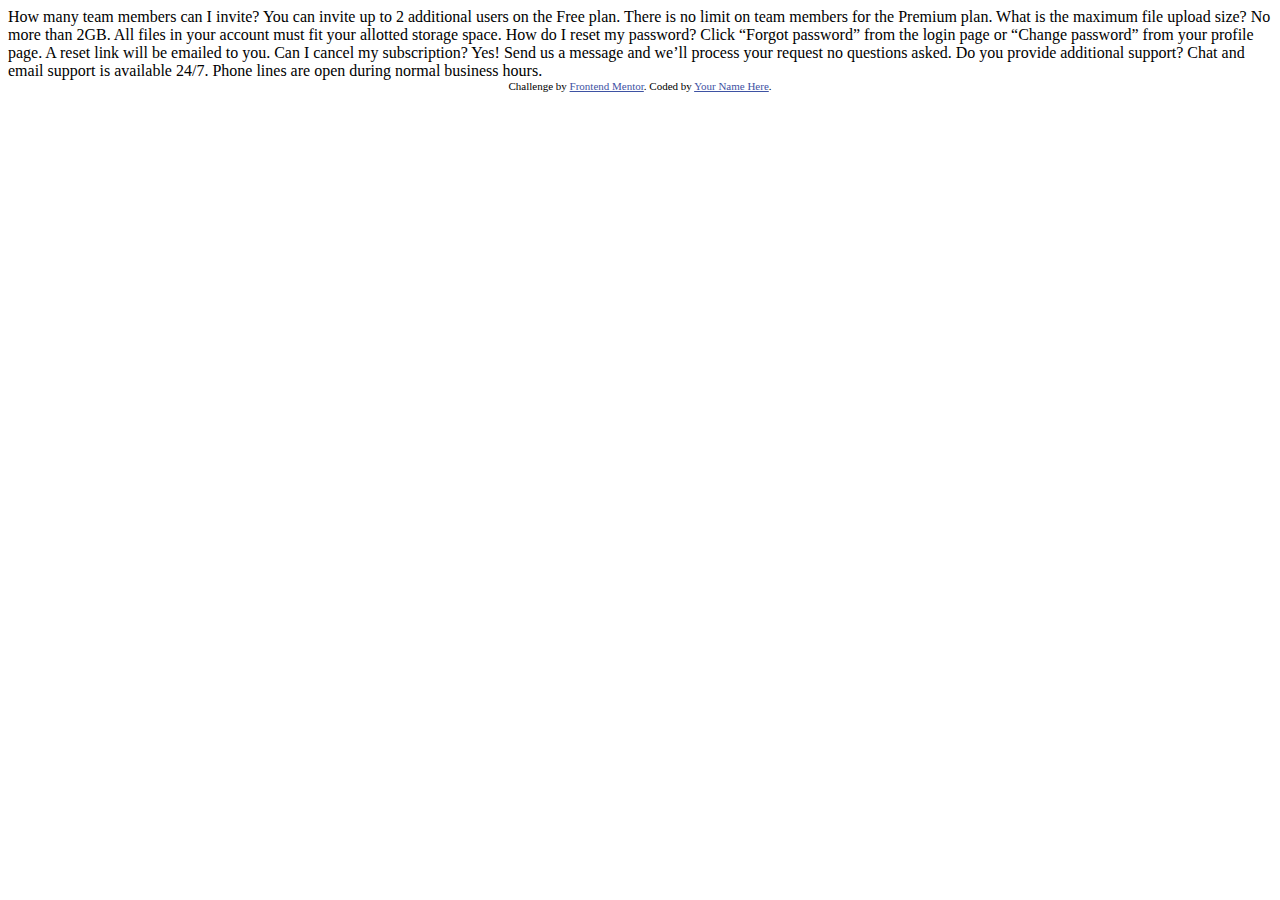
==== faq-accordion-card-main/index.html @ b78a7e5f "add starter files faq accoridion" ====
<!DOCTYPE html>
<html lang="en">
<head>
  <meta charset="UTF-8">
  <meta name="viewport" content="width=device-width, initial-scale=1.0"> <!-- displays site properly based on user's device -->

  <link rel="icon" type="image/png" sizes="32x32" href="./images/favicon-32x32.png">
  
  <title>Frontend Mentor | FAQ Accordion Card</title>

  <!-- Feel free to remove these styles or customise in your own stylesheet 👍 -->
  <style>
    .attribution { font-size: 11px; text-align: center; }
    .attribution a { color: hsl(228, 45%, 44%); }
  </style>
</head>
<body>
  How many team members can I invite?
  You can invite up to 2 additional users on the Free plan. There is no limit on 
  team members for the Premium plan.

  What is the maximum file upload size?
  No more than 2GB. All files in your account must fit your allotted storage space.

  How do I reset my password?
  Click “Forgot password” from the login page or “Change password” from your profile page.
  A reset link will be emailed to you.

  Can I cancel my subscription?
  Yes! Send us a message and we’ll process your request no questions asked.

  Do you provide additional support?
  Chat and email support is available 24/7. Phone lines are open during normal business hours.

  <div class="attribution">
    Challenge by <a href="https://www.frontendmentor.io?ref=challenge" target="_blank">Frontend Mentor</a>. 
    Coded by <a href="#">Your Name Here</a>.
  </div>
</body>
</html>
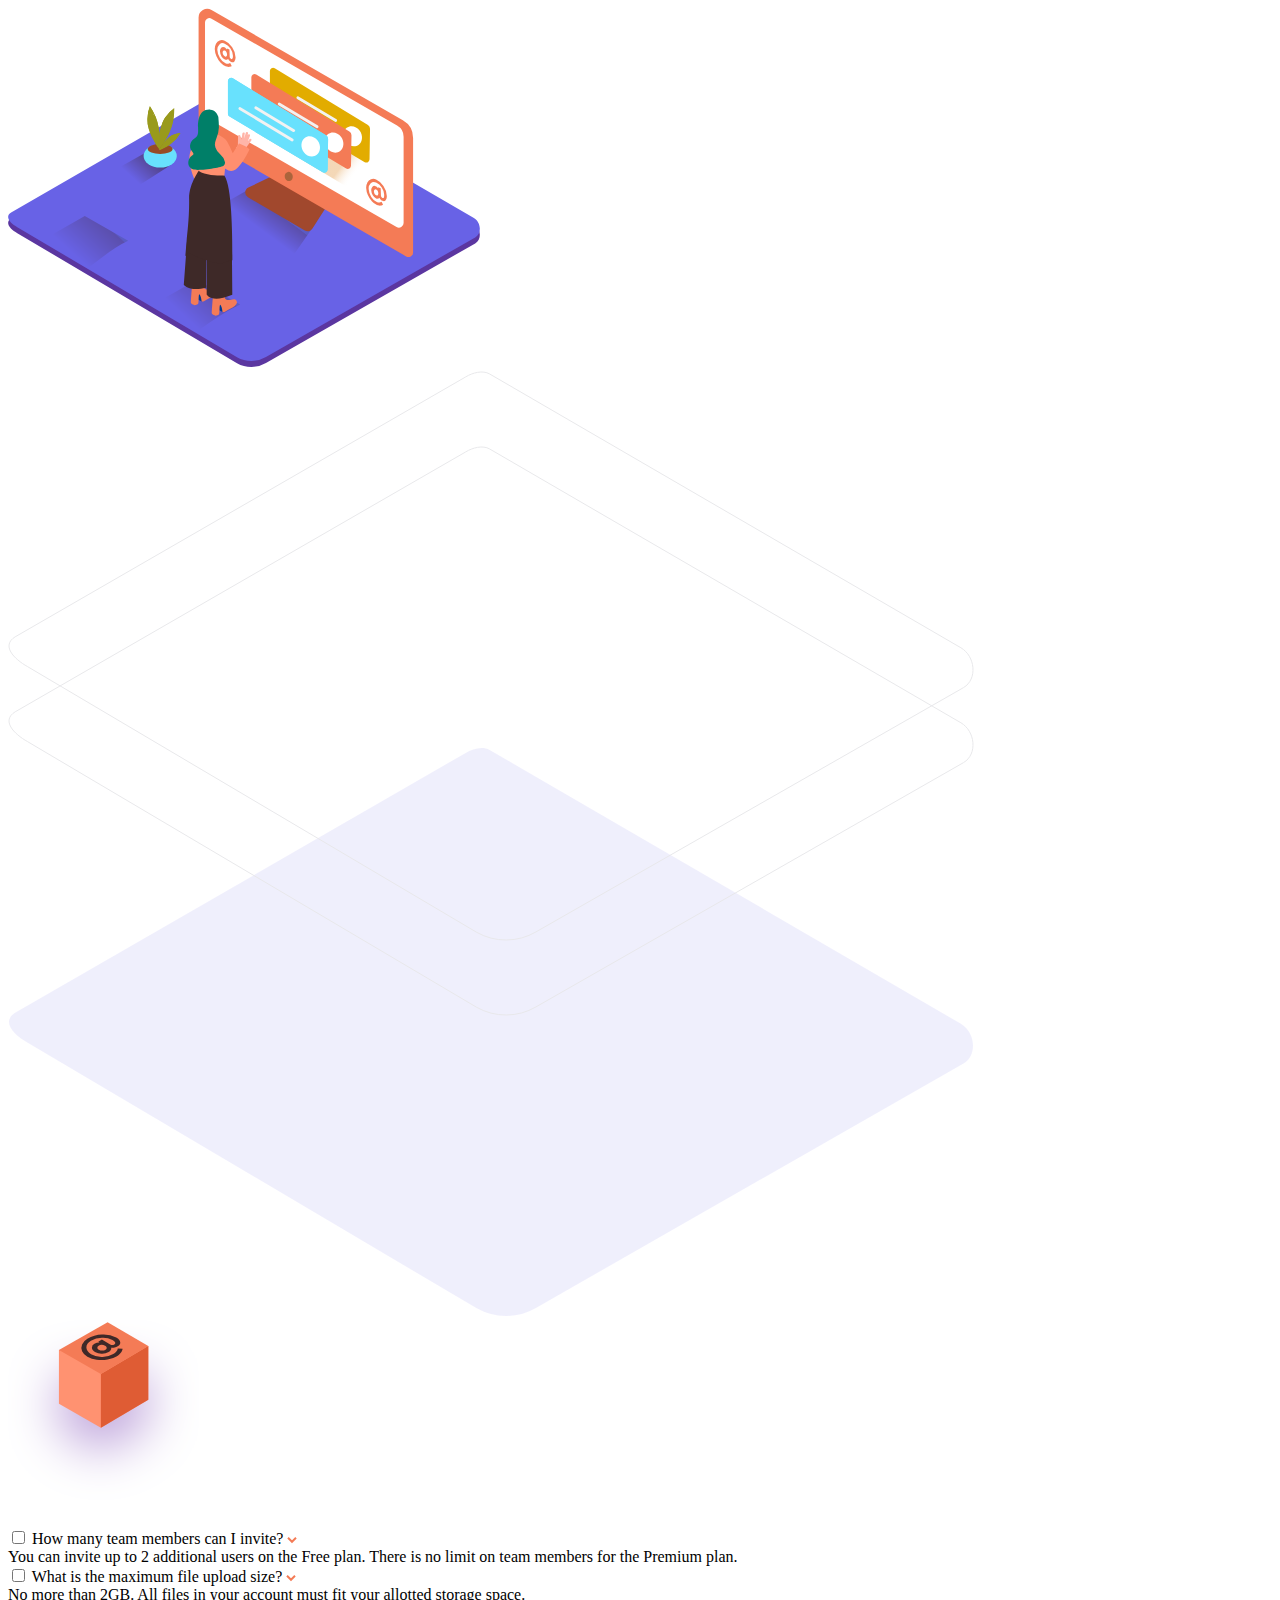
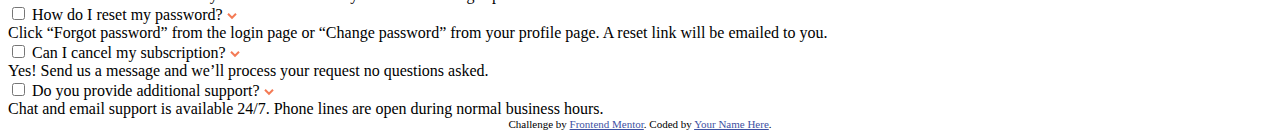
==== commit 4b22d47d: "components structured" ====
--- a/faq-accordion-card-main/index.html
+++ b/faq-accordion-card-main/index.html
@@ -5,6 +5,7 @@
   <meta name="viewport" content="width=device-width, initial-scale=1.0"> <!-- displays site properly based on user's device -->
 
   <link rel="icon" type="image/png" sizes="32x32" href="./images/favicon-32x32.png">
+  <link rel="stylesheet" href="style.css">
   
   <title>Frontend Mentor | FAQ Accordion Card</title>
 
@@ -15,7 +16,92 @@
   </style>
 </head>
 <body>
-  How many team members can I invite?
+  <main class="container">
+    <div class="container-image">
+      <div class="image-inner">
+        <picture class="image-illustration">
+          <source srcset="images/illustration-woman-online-desktop.svg" media="(min-width:768px)">
+           <img src="images/illustration-woman-online-mobile.svg" alt="illustration"> 
+        </picture>
+        <picture class="image-background">
+          <source srcset="images/bg-pattern-desktop.svg" media="(min-width:768px)">
+          <img src="images/bg-pattern-mobile.svg" alt="background"> 
+        </picture>
+      </div>
+      <div class="image-outer">
+        <img src="images/illustration-box-desktop.svg" alt="box-image">
+      </div>
+    </div>
+    <div class="container-faq">
+      <h2 class="faq-heading"></h2>
+      <div class="faq-content">
+        <div class="faq-1">
+          <div class="question">
+            <input type="checkbox" id="ques-one">
+            <label for="ques-one">How many team members can I invite?</label>
+            <span class="arrow">
+              <img src="images/icon-arrow-down.svg" alt="arrow">
+            </span>
+          </div>
+          <div class="answer">
+            You can invite up to 2 additional users on the Free plan. There is no limit on 
+            team members for the Premium plan.
+          </div>
+        </div>
+        <div class="faq-2">
+          <div class="question">
+            <input type="checkbox" id="ques-two">
+            <label for="ques-two">What is the maximum file upload size?
+              <span class="arrow">
+              <img src="images/icon-arrow-down.svg" alt="arrow">
+            </span>
+          </div>
+          <div class="answer">
+            No more than 2GB. All files in your account must fit your allotted storage space.
+
+          </div>
+        </div>
+        <div class="faq-3">
+          <div class="question">
+            <input type="checkbox" id="ques-three">
+            <label for="ques-three">How do I reset my password?
+              <span class="arrow">
+              <img src="images/icon-arrow-down.svg" alt="arrow">
+            </span>
+          </div>
+          <div class="answer">
+            Click “Forgot password” from the login page or “Change password” from your profile page.
+            A reset link will be emailed to you.
+          </div>
+        </div>
+        <div class="faq-4">
+          <div class="question">
+            <input type="checkbox" id="ques-four">
+            <label for="ques-four">Can I cancel my subscription?
+              <span class="arrow">
+              <img src="images/icon-arrow-down.svg" alt="arrow">
+            </span>
+          </div>
+          <div class="answer">
+            Yes! Send us a message and we’ll process your request no questions asked.
+          </div>
+        </div>
+        <div class="faq-5">
+          <div class="question">
+            <input type="checkbox" id="ques-five">
+            <label for="ques-five">Do you provide additional support?
+              <span class="arrow">
+              <img src="images/icon-arrow-down.svg" alt="arrow">
+            </span>
+          </div>
+          <div class="answer">
+            Chat and email support is available 24/7. Phone lines are open during normal business hours.
+          </div>
+        </div>
+      </div>
+    </div>
+  </main>
+  <!-- How many team members can I invite?
   You can invite up to 2 additional users on the Free plan. There is no limit on 
   team members for the Premium plan.
 
@@ -30,11 +116,12 @@
   Yes! Send us a message and we’ll process your request no questions asked.
 
   Do you provide additional support?
-  Chat and email support is available 24/7. Phone lines are open during normal business hours.
+  Chat and email support is available 24/7. Phone lines are open during normal business hours. -->
 
   <div class="attribution">
     Challenge by <a href="https://www.frontendmentor.io?ref=challenge" target="_blank">Frontend Mentor</a>. 
     Coded by <a href="#">Your Name Here</a>.
   </div>
+  <script src="script.js"></script>
 </body>
 </html>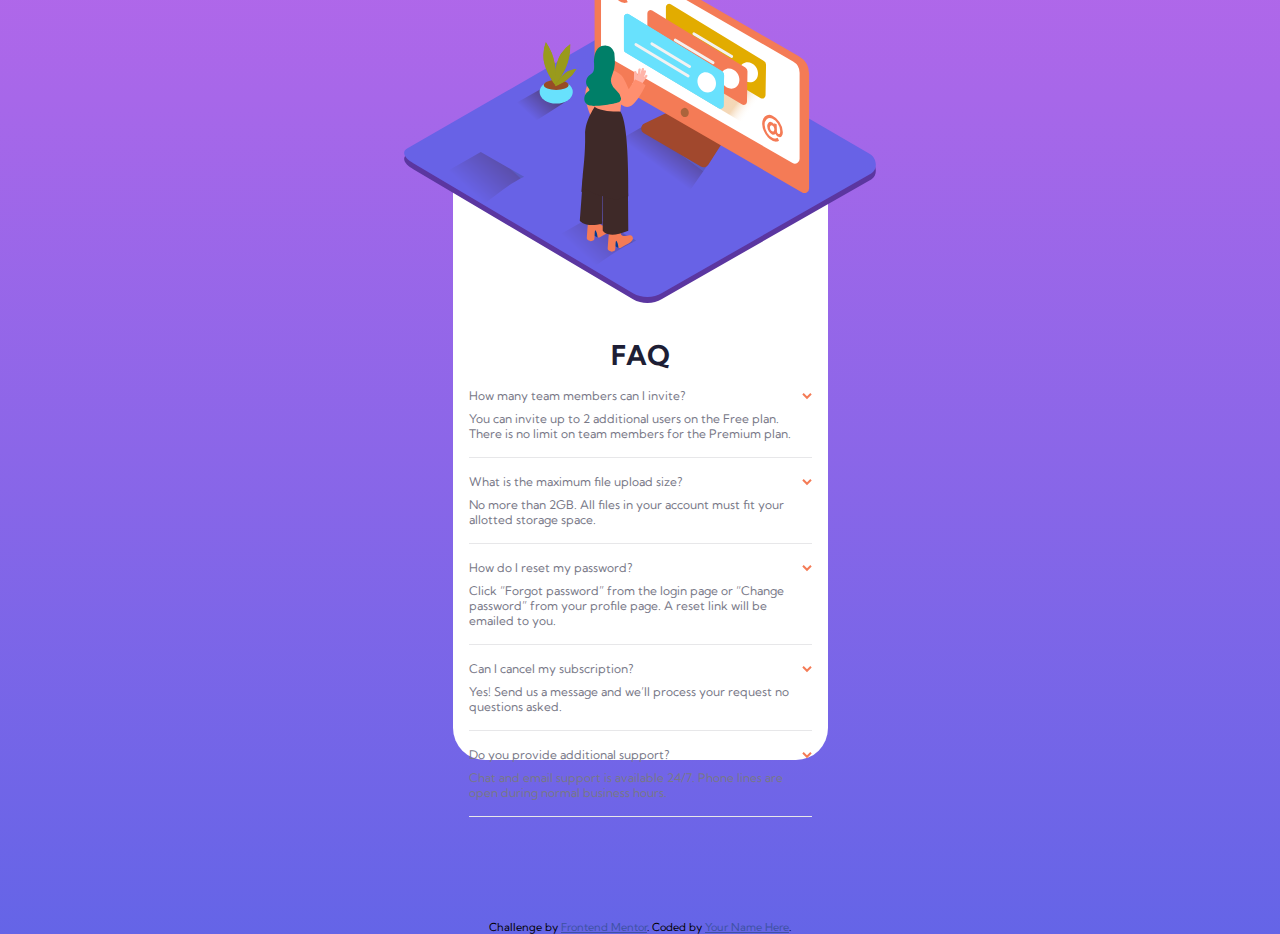
==== commit e2e9b72f: "style done" ====
--- a/faq-accordion-card-main/index.html
+++ b/faq-accordion-card-main/index.html
@@ -23,19 +23,15 @@
           <source srcset="images/illustration-woman-online-desktop.svg" media="(min-width:768px)">
            <img src="images/illustration-woman-online-mobile.svg" alt="illustration"> 
         </picture>
-        <picture class="image-background">
-          <source srcset="images/bg-pattern-desktop.svg" media="(min-width:768px)">
-          <img src="images/bg-pattern-mobile.svg" alt="background"> 
-        </picture>
       </div>
       <div class="image-outer">
         <img src="images/illustration-box-desktop.svg" alt="box-image">
       </div>
     </div>
     <div class="container-faq">
-      <h2 class="faq-heading"></h2>
+      <h2 class="faq-heading">FAQ</h2>
       <div class="faq-content">
-        <div class="faq-1">
+        <div class=" faq faq-1">
           <div class="question">
             <input type="checkbox" id="ques-one">
             <label for="ques-one">How many team members can I invite?</label>
@@ -48,7 +44,7 @@
             team members for the Premium plan.
           </div>
         </div>
-        <div class="faq-2">
+        <div class="faq faq-2">
           <div class="question">
             <input type="checkbox" id="ques-two">
             <label for="ques-two">What is the maximum file upload size?
@@ -61,7 +57,7 @@
 
           </div>
         </div>
-        <div class="faq-3">
+        <div class="faq faq-3">
           <div class="question">
             <input type="checkbox" id="ques-three">
             <label for="ques-three">How do I reset my password?
@@ -74,7 +70,7 @@
             A reset link will be emailed to you.
           </div>
         </div>
-        <div class="faq-4">
+        <div class="faq faq-4">
           <div class="question">
             <input type="checkbox" id="ques-four">
             <label for="ques-four">Can I cancel my subscription?
@@ -86,7 +82,7 @@
             Yes! Send us a message and we’ll process your request no questions asked.
           </div>
         </div>
-        <div class="faq-5">
+        <div class="faq faq-5">
           <div class="question">
             <input type="checkbox" id="ques-five">
             <label for="ques-five">Do you provide additional support?
--- a/faq-accordion-card-main/style.css
+++ b/faq-accordion-card-main/style.css
@@ -0,0 +1,86 @@
+@import url('https://fonts.googleapis.com/css2?family=Kumbh+Sans:wght@400;700&display=swap');
+
+:root{
+    /* colors primary text */
+    --very-dark-desaturated-blue: hsl(238, 29%, 16%);
+    --soft-red: hsl(14, 88%, 65%);
+
+    /* colors neutral text */
+    --very-dark-grayish-blue: hsl(237, 12%, 33%);
+    --dark-grayish-blue: hsl(240, 6%, 50%);
+
+    /* color Dividers */
+    --light-grayish-blue: hsl(240, 5%, 91%);
+
+}
+
+*{
+    margin: 0;
+    padding: 0;
+    box-sizing: border-box;
+}
+
+body{
+    font-family: 'Kumbh Sans', sans-serif;
+    font-size: 12px;
+    background:linear-gradient( hsl(273, 75%, 66%), hsl(240, 73%, 65%));
+}
+.container{
+    background-color: white;
+    display: flex;
+    justify-content: center;
+    flex-direction: column;
+    width: 375px;
+    height: 600px;
+    margin: 10rem auto;
+    border-radius: 2rem;
+    background-image: url(images/bg-pattern-mobile.svg);
+    background-repeat: no-repeat;
+    background-position: 60% -1%}
+.container-image{
+    display: flex;
+    justify-content: center;
+}
+.image-inner{
+    margin-top: -10rem;
+}
+.image-outer{
+   display: none;
+}
+.container-faq{
+    display: flex;
+    flex-direction: column;
+    align-items: center;
+    padding-top: 2rem;
+}
+.faq-heading{
+   font-size: 1.7rem;
+   color: var(--very-dark-desaturated-blue);
+}
+.faq-content{
+    display: flex;
+    flex-direction: column;
+    justify-content: center;
+    padding: 0 1rem;
+}
+.faq{
+    border-bottom: 1px solid var(--light-grayish-blue);
+    padding:2rem auto;
+}
+.question{
+    color: var(--dark-grayish-blue);
+    padding: 1rem 0 0.5rem 0;
+}
+input{
+    display: none;
+}
+.arrow{
+    float:right
+}
+.answer{
+    color: var(--dark-grayish-blue);
+    padding-bottom:1rem;
+}
+.question:hover{
+    color: var(--soft-red);
+}
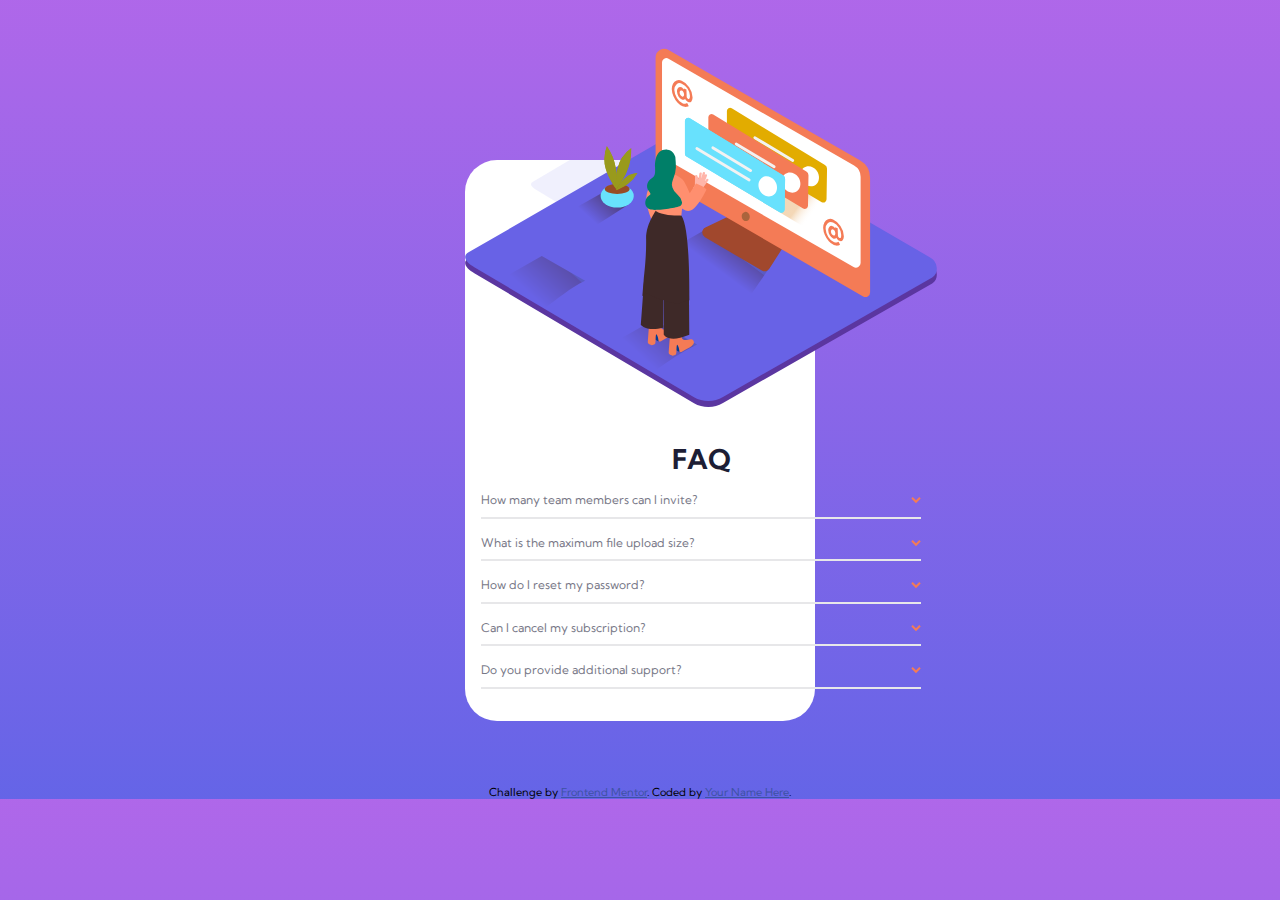
==== commit 7a74ca10: "style mobile version" ====
--- a/faq-accordion-card-main/index.html
+++ b/faq-accordion-card-main/index.html
@@ -31,68 +31,73 @@
     <div class="container-faq">
       <h2 class="faq-heading">FAQ</h2>
       <div class="faq-content">
-        <div class=" faq faq-1">
+        <div class="faq faq-1">
           <div class="question">
             <input type="checkbox" id="ques-one">
             <label for="ques-one">How many team members can I invite?</label>
             <span class="arrow">
               <img src="images/icon-arrow-down.svg" alt="arrow">
             </span>
+            <div class="answer">
+              You can invite up to 2 additional users on the Free plan. There is no limit on 
+              team members for the Premium plan.
+            </div>
           </div>
-          <div class="answer">
-            You can invite up to 2 additional users on the Free plan. There is no limit on 
-            team members for the Premium plan.
-          </div>
+          
         </div>
         <div class="faq faq-2">
           <div class="question">
             <input type="checkbox" id="ques-two">
-            <label for="ques-two">What is the maximum file upload size?
+            <label for="ques-two">What is the maximum file upload size?</label>
               <span class="arrow">
               <img src="images/icon-arrow-down.svg" alt="arrow">
             </span>
+            <div class="answer">
+              No more than 2GB. All files in your account must fit your allotted storage space.
+  
+            </div>
           </div>
-          <div class="answer">
-            No more than 2GB. All files in your account must fit your allotted storage space.
-
-          </div>
+          
         </div>
         <div class="faq faq-3">
           <div class="question">
             <input type="checkbox" id="ques-three">
-            <label for="ques-three">How do I reset my password?
+            <label for="ques-three">How do I reset my password?</label>
               <span class="arrow">
               <img src="images/icon-arrow-down.svg" alt="arrow">
             </span>
+            <div class="answer">
+              Click “Forgot password” from the login page or “Change password” from your profile page.
+              A reset link will be emailed to you.
+            </div>
           </div>
-          <div class="answer">
-            Click “Forgot password” from the login page or “Change password” from your profile page.
-            A reset link will be emailed to you.
-          </div>
+          
         </div>
         <div class="faq faq-4">
           <div class="question">
             <input type="checkbox" id="ques-four">
-            <label for="ques-four">Can I cancel my subscription?
+            <label for="ques-four">Can I cancel my subscription?</label>
               <span class="arrow">
               <img src="images/icon-arrow-down.svg" alt="arrow">
             </span>
+            <div class="answer">
+              Yes! Send us a message and we’ll process your request no questions asked.
+            </div>
           </div>
-          <div class="answer">
-            Yes! Send us a message and we’ll process your request no questions asked.
-          </div>
+          
         </div>
         <div class="faq faq-5">
           <div class="question">
             <input type="checkbox" id="ques-five">
-            <label for="ques-five">Do you provide additional support?
+            <label for="ques-five">Do you provide additional support?</label>
               <span class="arrow">
               <img src="images/icon-arrow-down.svg" alt="arrow">
             </span>
+            <div class="answer">
+              Chat and email support is available 24/7. Phone lines are open during normal business hours.
+            </div>
           </div>
-          <div class="answer">
-            Chat and email support is available 24/7. Phone lines are open during normal business hours.
-          </div>
+          
         </div>
       </div>
     </div>
--- a/faq-accordion-card-main/style.css
+++ b/faq-accordion-card-main/style.css
@@ -24,63 +24,81 @@
     font-family: 'Kumbh Sans', sans-serif;
     font-size: 12px;
     background:linear-gradient( hsl(273, 75%, 66%), hsl(240, 73%, 65%));
+    display: flex;
+    flex-direction: column;
+    justify-content: center;
+    align-items: center;
 }
 .container{
     background-color: white;
-    display: flex;
-    justify-content: center;
-    flex-direction: column;
-    width: 375px;
-    height: 600px;
-    margin: 10rem auto;
+    display: grid;
+    grid-template-columns: repeat(1.1fr);
+    width: 350px;
     border-radius: 2rem;
+    margin:10rem auto 4rem;
     background-image: url(images/bg-pattern-mobile.svg);
     background-repeat: no-repeat;
     background-position: 60% -1%}
+
 .container-image{
-    display: flex;
-    justify-content: center;
-}
-.image-inner{
-    margin-top: -10rem;
+    margin: 0 auto;
+    padding: 0;  
+    margin-top: -7rem;
 }
 .image-outer{
    display: none;
 }
 .container-faq{
-    display: flex;
-    flex-direction: column;
-    align-items: center;
     padding-top: 2rem;
 }
 .faq-heading{
    font-size: 1.7rem;
    color: var(--very-dark-desaturated-blue);
+   text-align: center;
 }
 .faq-content{
-    display: flex;
-    flex-direction: column;
-    justify-content: center;
     padding: 0 1rem;
+    margin-bottom: 2rem;
 }
 .faq{
-    border-bottom: 1px solid var(--light-grayish-blue);
-    padding:2rem auto;
+    border-bottom: 2px solid var(--light-grayish-blue);
+    margin-top:1rem;
+    /* border: 1px solid red; */
 }
 .question{
+    padding-bottom: 0.6rem;
+}
+label{
     color: var(--dark-grayish-blue);
-    padding: 1rem 0 0.5rem 0;
+    transition: 0.3s;   
 }
 input{
     display: none;
 }
 .arrow{
-    float:right
+    float:right;
+    transition:0.5s;
 }
 .answer{
     color: var(--dark-grayish-blue);
-    padding-bottom:1rem;
+    height: 0;
+    opacity: 0;
+    overflow: hidden;
+    transition: all 0.5s;
 }
-.question:hover{
+label:hover{
     color: var(--soft-red);
 }
+input:checked ~ .arrow{
+    transform: rotate(180deg);
+}
+input:checked ~ .answer{
+    height: 40px;
+    opacity: 1;  
+    overflow: visible;
+    margin-top: 1rem;
+}
+input:checked ~ label{
+    color: var(--very-dark-grayish-blue);
+    font-weight: 700;
+}
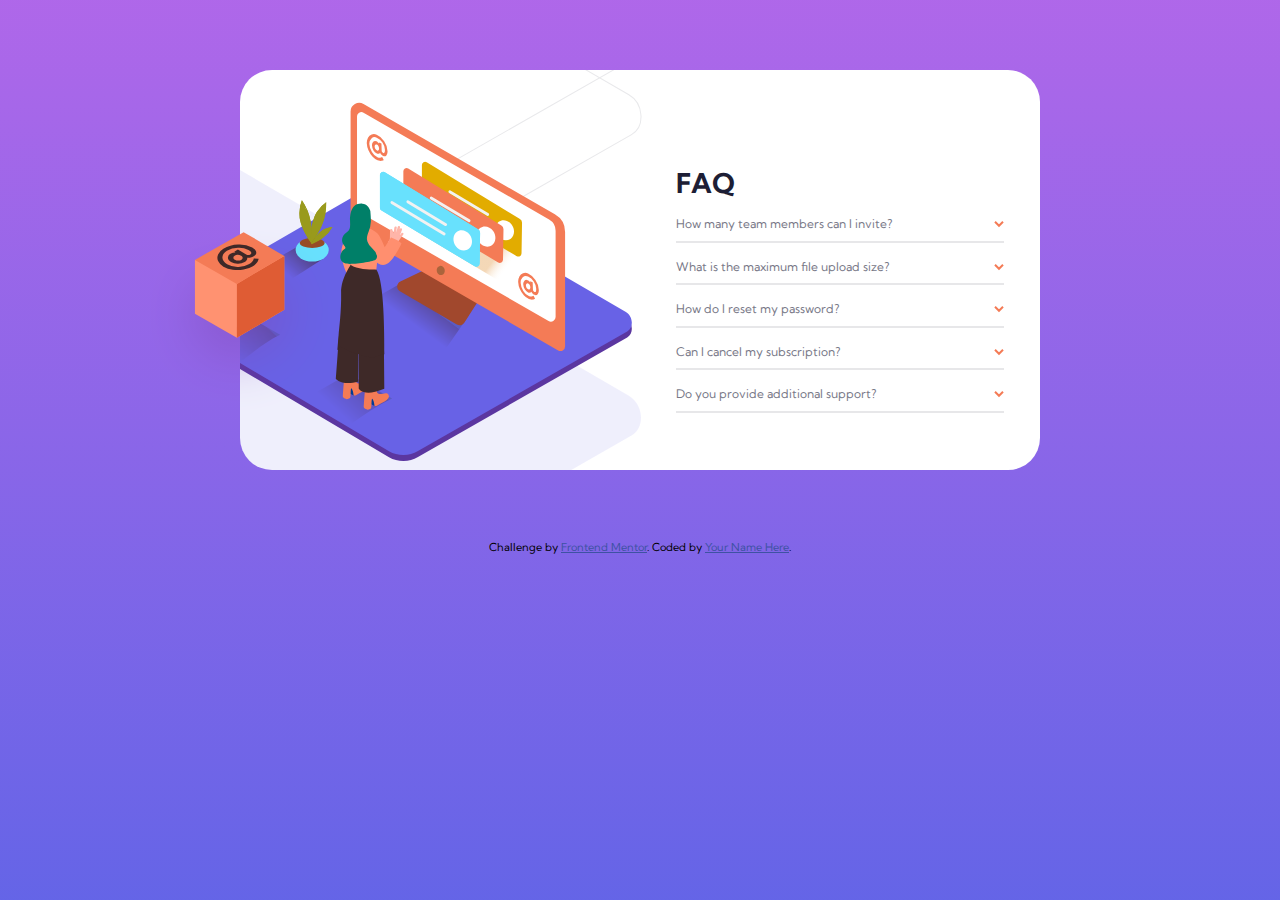
==== commit 0d00386b: "style desktop" ====
--- a/faq-accordion-card-main/index.html
+++ b/faq-accordion-card-main/index.html
@@ -18,16 +18,17 @@
 <body>
   <main class="container">
     <div class="container-image">
-      <div class="image-inner">
-        <picture class="image-illustration">
-          <source srcset="images/illustration-woman-online-desktop.svg" media="(min-width:768px)">
-           <img src="images/illustration-woman-online-mobile.svg" alt="illustration"> 
-        </picture>
-      </div>
+        <div class="image-inner">
+          <picture>
+            <source media="(max-width: 375px)" srcset="images/illustration-woman-online-mobile.svg">
+            <source media="(min-width: 1024px)" srcset="images/illustration-woman-online-desktop.svg">
+            <img src="images/illustration-woman-online-mobile.svg" alt="illustration">
+          </picture>
+        </div>
+    </div>
       <div class="image-outer">
         <img src="images/illustration-box-desktop.svg" alt="box-image">
       </div>
-    </div>
     <div class="container-faq">
       <h2 class="faq-heading">FAQ</h2>
       <div class="faq-content">
--- a/faq-accordion-card-main/style.css
+++ b/faq-accordion-card-main/style.css
@@ -24,6 +24,8 @@
     font-family: 'Kumbh Sans', sans-serif;
     font-size: 12px;
     background:linear-gradient( hsl(273, 75%, 66%), hsl(240, 73%, 65%));
+    background-attachment: fixed;
+
     display: flex;
     flex-direction: column;
     justify-content: center;
@@ -32,24 +34,25 @@
 .container{
     background-color: white;
     display: grid;
-    grid-template-columns: repeat(1.1fr);
-    width: 350px;
+    grid-template-columns: repeat(1,1fr);
+    max-width: 350px;
     border-radius: 2rem;
     margin:10rem auto 4rem;
     background-image: url(images/bg-pattern-mobile.svg);
     background-repeat: no-repeat;
     background-position: 60% -1%}
 
-.container-image{
-    margin: 0 auto;
-    padding: 0;  
+.image-inner{ 
     margin-top: -7rem;
+    text-align: center;
 }
+
 .image-outer{
    display: none;
 }
 .container-faq{
-    padding-top: 2rem;
+    padding:20px;
+    padding-top: 2rem;  
 }
 .faq-heading{
    font-size: 1.7rem;
@@ -67,6 +70,8 @@
 }
 .question{
     padding-bottom: 0.6rem;
+    width: 100%;
+    text-align: left;
 }
 label{
     color: var(--dark-grayish-blue);
@@ -102,3 +107,39 @@
     color: var(--very-dark-grayish-blue);
     font-weight: 700;
 }
+@media only screen and (min-width:1024px){
+    
+    .container{
+        grid-template-columns: repeat(2,1fr);
+        max-width: 800px;
+        margin: 70px auto;
+        background-image: url(images/bg-pattern-desktop.svg);
+    background-position:  340% 60%;
+    position: relative;
+    }
+    .container-image{
+        overflow: hidden;
+        position: relative;
+        height: 400px;
+    } 
+    .container-image .image-inner{
+        position: absolute;
+        margin-left: -5rem;
+        top:9rem;
+        
+    }
+    .image-outer{
+        position: absolute;;
+        display: inline;
+        top:10rem;
+        left:-6rem;
+    }
+    .faq-heading{
+        text-align: left;
+        padding-left: 1rem;
+     }
+     
+.container-faq{
+    padding-top: 6rem;  
+}
+    }
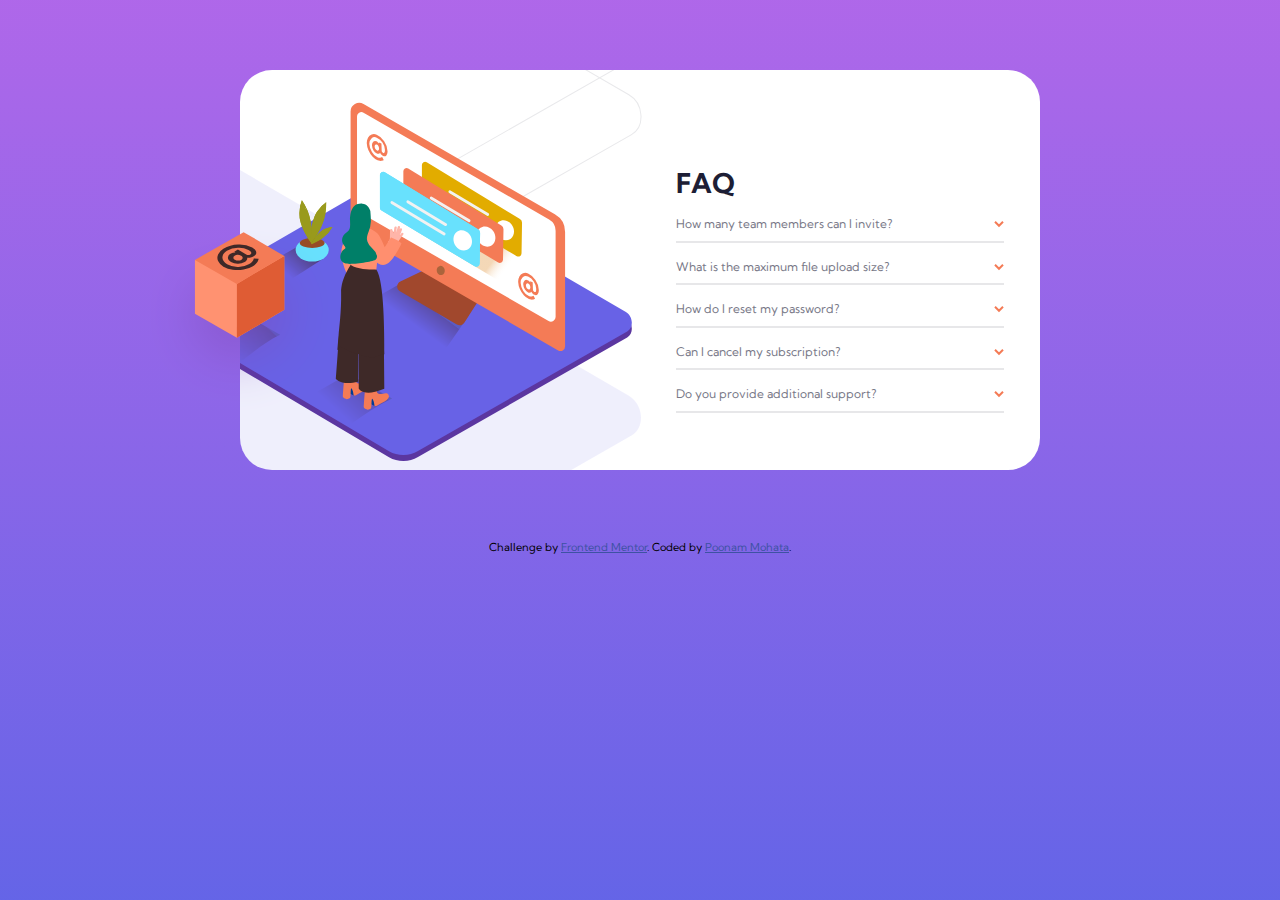
==== commit ee66d2db: "add name" ====
--- a/faq-accordion-card-main/index.html
+++ b/faq-accordion-card-main/index.html
@@ -103,26 +103,10 @@
       </div>
     </div>
   </main>
-  <!-- How many team members can I invite?
-  You can invite up to 2 additional users on the Free plan. There is no limit on 
-  team members for the Premium plan.
-
-  What is the maximum file upload size?
-  No more than 2GB. All files in your account must fit your allotted storage space.
-
-  How do I reset my password?
-  Click “Forgot password” from the login page or “Change password” from your profile page.
-  A reset link will be emailed to you.
-
-  Can I cancel my subscription?
-  Yes! Send us a message and we’ll process your request no questions asked.
-
-  Do you provide additional support?
-  Chat and email support is available 24/7. Phone lines are open during normal business hours. -->
 
   <div class="attribution">
     Challenge by <a href="https://www.frontendmentor.io?ref=challenge" target="_blank">Frontend Mentor</a>. 
-    Coded by <a href="#">Your Name Here</a>.
+    Coded by <a href="#">Poonam Mohata</a>.
   </div>
   <script src="script.js"></script>
 </body>
